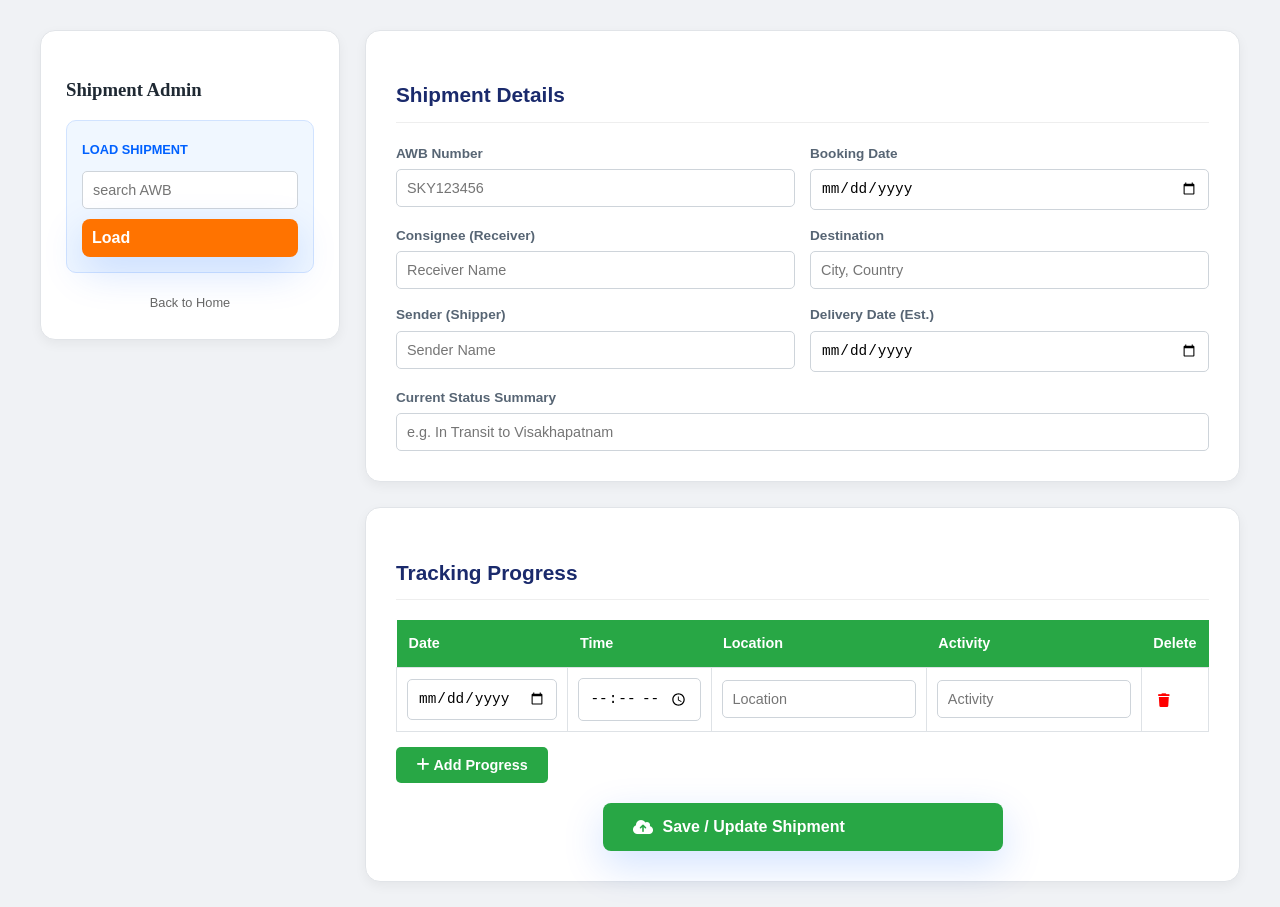
==== admin.html @ 4fc578e8 "Add files via upload" ====
<!DOCTYPE html>
<html lang="en">
<head>
  <meta charset="utf-8">
  <meta name="viewport" content="width=device-width,initial-scale=1" />
  <title>Shipment Admin | SKY EXPRESS</title>
  <link rel="stylesheet" href="style.css">
  <link rel="stylesheet" href="https://cdnjs.cloudflare.com/ajax/libs/font-awesome/6.5.0/css/all.min.css" />
  <style>
    body { padding: 30px 20px; background: #f0f2f5; font-family: 'Plus Jakarta Sans', sans-serif; }
    .admin-container { max-width: 1200px; margin: 0 auto; display: grid; grid-template-columns: 300px 1fr; gap: 25px; }
    
    .sidebar { background: #fff; padding: 25px; border-radius: 15px; box-shadow: 0 4px 12px rgba(0,0,0,0.05); height: fit-content; border: 1px solid #e1e4e8; }
    .search-group { background: #f0f7ff; padding: 15px; border-radius: 10px; border: 1px solid #d1e3ff; }
    
    .card { background: #fff; padding: 30px; border-radius: 15px; box-shadow: 0 4px 12px rgba(0,0,0,0.05); margin-bottom: 25px; border: 1px solid #e1e4e8; }
    .card-title { font-family: 'Outfit', sans-serif; font-size: 1.3rem; margin-bottom: 20px; color: #1a2a6c; border-bottom: 1px solid #eee; padding-bottom: 10px; }
    
    .form-grid { display: grid; grid-template-columns: repeat(2, 1fr); gap: 15px; }
    .form-group label { display: block; font-size: 0.85rem; font-weight: 700; color: #576574; margin-bottom: 5px; }
    input, select, textarea { width: 100%; padding: 10px; border: 1px solid #ced4da; border-radius: 5px; font-size: 0.9rem; }
    
    .progress-table { width: 100%; border-collapse: collapse; margin-top: 15px; }
    .progress-table th { background: #28a745; color: white; padding: 12px; text-align: left; font-size: 0.9rem; }
    .progress-table td { padding: 10px; border: 1px solid #dee2e6; }
    .btn-add { background: #28a745; color: white; border: none; padding: 10px 20px; border-radius: 5px; cursor: pointer; margin-top: 15px; font-weight: 600; font-size: 0.9rem; }
    .btn-main { border: none; color: white; cursor: pointer; border-radius: 8px; padding: 15px 30px; font-weight: 700; transition: all 0.3s ease; font-size: 1rem; }
    .btn-main:disabled { opacity: 0.5; cursor: not-allowed; }
    .save-section { text-align: center; margin-top: 20px; }

    @media (max-width: 992px) { .admin-container { grid-template-columns: 1fr; } }
    @media (max-width: 768px) {
        .form-grid { grid-template-columns: 1fr; }
        .progress-table thead { display: none; }
        .progress-table, .progress-table tbody, .progress-table tr, .progress-table td { display: block; width: 100%; }
        .progress-table tr { margin-bottom: 20px; border: 1px solid #28a745; border-radius: 10px; padding: 10px; background: #fdfdfd; }
        .progress-table td { border: none; padding: 5px 0; position: relative; padding-left: 85px; }
        .progress-table td::before { position: absolute; left: 0; font-weight: 800; font-size: 0.7rem; color: #28a745; text-transform: uppercase; top: 15px; }
        .progress-table td:nth-of-type(1)::before { content: "Date:"; }
        .progress-table td:nth-of-type(2)::before { content: "Time:"; }
        .progress-table td:nth-of-type(3)::before { content: "Location:"; }
        .progress-table td:nth-of-type(4)::before { content: "Activity:"; }
    }
  </style>
</head>
<body>

  <div class="admin-container">
    <aside class="sidebar">
      <h3 style="margin-bottom:15px; font-family:'Outfit';">Shipment Admin</h3>
      <div class="search-group">
        <label style="font-size:0.8rem; font-weight:800; color:#0061ff;">LOAD SHIPMENT</label>
        <input type="text" id="searchId" placeholder="search AWB" style="margin: 10px 0;">
        <button id="loadBtn" onclick="loadShipment()" class="btn-main" style="background:#ff7300; width:100%; padding: 10px;">Load</button>
      </div>
      <a href="index.html" style="display:block; margin-top:20px; text-align:center; text-decoration:none; font-size:0.8rem; color: #666;">Back to Home</a>
    </aside>

    <main>
      <section class="card">
        <h2 class="card-title">Shipment Details</h2>
        <div class="form-grid">
          <div class="form-group">
            <label>AWB Number</label>
            <input type="text" id="shipId" placeholder="SKY123456">
          </div>
          <div class="form-group">
            <label>Booking Date</label>
            <input type="date" id="bookingDate">
          </div>
          <div class="form-group">
            <label>Consignee (Receiver)</label>
            <input type="text" id="consignee" placeholder="Receiver Name">
          </div>
          <div class="form-group">
            <label>Destination</label>
            <input type="text" id="dest" placeholder="City, Country">
          </div>
          <div class="form-group">
            <label>Sender (Shipper)</label>
            <input type="text" id="sender" placeholder="Sender Name">
          </div>
          <div class="form-group">
            <label>Delivery Date (Est.)</label>
            <input type="date" id="deliveryDate">
          </div>
          <div class="form-group full-width" style="grid-column: span 2;">
            <label>Current Status Summary</label>
            <input type="text" id="currentSummary" placeholder="e.g. In Transit to Visakhapatnam">
          </div>
        </div>
      </section>

      <section class="card">
        <h2 class="card-title">Tracking Progress</h2>
        <table class="progress-table">
          <thead>
            <tr>
              <th>Date</th>
              <th>Time</th>
              <th>Location</th>
              <th>Activity</th>
              <th>Delete</th>
            </tr>
          </thead>
          <tbody id="progressBody"></tbody>
        </table>
        <button class="btn-add" onclick="addRow()"><i class="fas fa-plus"></i> Add Progress</button>
        
        <div class="save-section">
            <button id="saveBtn" onclick="saveShipment()" class="btn-main" style="background:#28a745; width:100%; max-width: 400px;">
                <i class="fas fa-cloud-upload-alt"></i> Save / Update Shipment
            </button>
        </div>
      </section>
    </main>
  </div>

  <script>
    const SCRIPT_URL = "https://script.google.com/macros/s/AKfycbz_D0udAHyTGnAJ6_5PgYSX_SBzdaDu_kwglGSdkAueX9WFP3SRc_7LT_mIMKe1dlw/exec";

    function addRow(date='', time='', loc='', act='') {
        const tbody = document.getElementById('progressBody');
        const row = document.createElement('tr');
        row.innerHTML = `
            <td><input type="date" class="p-date" value="${date}"></td>
            <td><input type="time" class="p-time" value="${time}"></td>
            <td><input type="text" class="p-loc" value="${loc}" placeholder="Location"></td>
            <td><input type="text" class="p-act" value="${act}" placeholder="Activity"></td>
            <td><button onclick="this.parentElement.parentElement.remove()" style="color:red; background:none; border:none; cursor:pointer;"><i class="fas fa-trash"></i></button></td>
        `;
        tbody.appendChild(row);
    }

    async function saveShipment() {
        const id = document.getElementById('shipId').value.toUpperCase().trim();
        if(!id) return alert("AWB Number required!");

        const btn = document.getElementById('saveBtn');
        const originalText = btn.innerHTML;
        btn.innerHTML = '<i class="fas fa-spinner fa-spin"></i> Syncing with Google Sheets...';
        btn.disabled = true;

        const progress = [];
        document.querySelectorAll('#progressBody tr').forEach(row => {
            const dateVal = row.querySelector('.p-date').value;
            if(dateVal) {
                progress.push({
                    date: dateVal,
                    time: row.querySelector('.p-time').value,
                    loc: row.querySelector('.p-loc').value,
                    act: row.querySelector('.p-act').value
                });
            }
        });

        const shipmentData = {
            id: id,
            bookingDate: document.getElementById('bookingDate').value,
            consignee: document.getElementById('consignee').value,
            dest: document.getElementById('dest').value,
            sender: document.getElementById('sender').value,
            deliveryDate: document.getElementById('deliveryDate').value,
            status: document.getElementById('currentSummary').value,
            history: progress
        };

        try {
            await fetch(SCRIPT_URL, {
                method: 'POST',
                mode: 'no-cors',
                cache: 'no-cache',
                body: JSON.stringify(shipmentData)
            });
            
            alert("Shipment " + id + " has been sent to the Cloud!");
        } catch (e) {
            console.error(e);
            alert("Error connecting to Google Sheets. Check your Internet.");
        } finally {
            btn.innerHTML = originalText;
            btn.disabled = false;
        }
    }

    async function loadShipment() {
        const id = document.getElementById('searchId').value.toUpperCase().trim();
        if(!id) return alert("Enter AWB Number");

        const btn = document.getElementById('loadBtn');
        btn.innerText = "Searching...";
        btn.disabled = true;

        try {
            const response = await fetch(`${SCRIPT_URL}?id=${id}`);
            const data = await response.json();

            if(data.error) {
                alert("AWB Not Found in Google Sheets.");
            } else {
                document.getElementById('shipId').value = id;
                document.getElementById('bookingDate').value = data.bookingDate || '';
                document.getElementById('consignee').value = data.consignee || '';
                document.getElementById('dest').value = data.dest || '';
                document.getElementById('sender').value = data.sender || '';
                document.getElementById('deliveryDate').value = data.deliveryDate || '';
                document.getElementById('currentSummary').value = data.status || '';

                const tbody = document.getElementById('progressBody');
                tbody.innerHTML = '';
                if(data.history && Array.isArray(data.history)) {
                    data.history.forEach(h => addRow(h.date, h.time, h.loc, h.act));
                }
                if(tbody.innerHTML === '') addRow();
                alert("Data Retrieved!");
            }
        } catch (e) {
            alert("Could not load data. Ensure the Script is deployed correctly.");
        } finally {
            btn.innerText = "Load";
            btn.disabled = false;
        }
    }

    addRow();
  </script>
</body>
</html>
---- style.css ----
/* SKY EXPRESS — VISUAL WONDER UI (single-file stylesheet)
   Copy and paste this entire file as style.css
   Includes: responsive layout, hero background (webp + jpg fallback),
   loader, navbar, mobile menu, hero image stack, services, why-us,
   pickup form, map, footer, animations, accessibility, and micro-interactions.
*/

/* =========================
   Root variables & reset
   ========================= */
:root{
  --primary:#0061ff;
  --primary-600:#0050d6;
  --accent:#ff7300;
  --accent-soft:rgba(255,115,0,0.10);
  --bg:#f8fbff;
  --card:#ffffff;
  --muted:#576574;
  --navy:#07101d;
  --glass:rgba(255,255,255,0.72);
  --shadow-soft:0 10px 30px rgba(2,6,23,0.06);
  --shadow-strong:0 20px 40px rgba(2,6,23,0.12);
  --radius-lg:28px;
  --radius-md:14px;
  --max-width:1200px;
  --ease:cubic-bezier(0.165,0.84,0.44,1);
  --duration-fast:220ms;
  --duration-med:420ms;
  --duration-slow:900ms;
  --glass-border:rgba(255,255,255,0.35);
  --focus-ring:rgba(0,97,255,0.14);
}

/* Reset */
*{box-sizing:border-box}
html,body{height:100%}
body{
  margin:0;
  font-family:'Plus Jakarta Sans',system-ui,-apple-system,Segoe UI,Roboto,"Helvetica Neue",Arial;
  background:var(--bg);
  color:#1f2933;
  line-height:1.6;
  -webkit-font-smoothing:antialiased;
  -moz-osx-font-smoothing:grayscale;
  overflow-x:hidden;
}
img{max-width:100%;height:auto;display:block}
a{color:inherit;text-decoration:none}
button{font-family:inherit;cursor:pointer}

/* Centering container */
.centered-container{
  max-width:var(--max-width);
  margin:0 auto;
  padding:0 20px;
}

/* Accessibility helpers */
.sr-only{
  position:absolute!important;height:1px;width:1px;overflow:hidden;clip:rect(1px,1px,1px,1px);
  white-space:nowrap;border:0;padding:0;margin:-1px;
}
.sr-only-focusable:focus{position:static;height:auto;width:auto;overflow:visible;clip:auto;white-space:normal}

/* Reduced motion */
@media (prefers-reduced-motion:reduce){
  :root{--duration-fast:1ms;--duration-med:1ms;--duration-slow:1ms}
  *{animation-duration:0.001ms!important;transition-duration:0.001ms!important;scroll-behavior:auto!important}
}

/* =========================
   Loader
   ========================= */
#loader-wrapper{
  position:fixed;inset:0;background:var(--card);z-index:9999;
  display:flex;flex-direction:column;justify-content:center;align-items:center;
  transition:opacity .6s ease, visibility .6s ease;
}
.loader-logo{
  font-family:'Outfit',sans-serif;font-size:2.4rem;font-weight:900;color:var(--primary);
  letter-spacing:4px;margin-bottom:18px;
}
.loader-line{width:220px;height:4px;background:#eef2f7;border-radius:10px;position:relative;overflow:hidden}
.loader-line::after{
  content:'';position:absolute;left:-100%;width:100%;height:100%;background:linear-gradient(90deg,var(--accent),var(--primary));
  animation:slideLoader 1.6s infinite linear;
}
@keyframes slideLoader{to{left:100%}}

/* =========================
   Navbar
   ========================= */
#navbar{
  position:fixed;top:0;left:0;right:0;z-index:1200;padding:18px 0;transition:all var(--duration-med) var(--ease);
  background:transparent;
}
#navbar.scrolled{
  background:linear-gradient(180deg, rgba(255,255,255,0.92), rgba(255,255,255,0.86));
  backdrop-filter:blur(10px);box-shadow:var(--shadow-soft);padding:10px 0;border-bottom:1px solid var(--glass-border);
}
.nav-inner{display:flex;align-items:center;justify-content:space-between;gap:16px}
.brand{display:flex;align-items:center;gap:12px}
.nav-logo{height:48px;width:auto}
.brand-text .m-title{font-weight:900;color:var(--primary);letter-spacing:1px}
.brand-text .s-title{font-size:0.72rem;color:var(--accent);text-transform:uppercase;letter-spacing:1.6px}

/* Desktop nav links */
#primary-menu{display:flex;gap:28px;align-items:center;list-style:none;margin:0;padding:0}
#primary-menu a{font-weight:700;color:var(--navy);padding:8px 6px;border-radius:10px;transition:color var(--duration-fast) var(--ease)}
#primary-menu a:hover{color:var(--primary)}
.cta-nav{background:var(--accent);color:#fff;padding:10px 20px;border-radius:999px;box-shadow:0 8px 24px rgba(255,115,0,0.12)}

/* Nav actions */
.nav-actions{display:flex;align-items:center;gap:12px}
.phone-link{display:inline-flex;align-items:center;gap:8px;color:var(--navy);font-weight:700}
.btn-whatsapp{display:inline-flex;align-items:center;justify-content:center;background:#25d366;color:#fff;padding:10px;border-radius:10px;box-shadow:0 8px 20px rgba(37,211,102,0.12)}

/* Mobile hamburger */
.mobile-menu-btn {
  display: flex;
  flex-direction: column;
  justify-content: space-between;
  width: 24px;
  height: 18px;
  background: none;
  border: none;
  cursor: pointer;
  padding: 0;
}

.mobile-menu-btn span {
  display: block;
  height: 3px;
  width: 100%;
  background: var(--navy); /* or your preferred color */
  border-radius: 2px;
  transition: all 0.3s ease;
}

#mobile-menu-toggle[aria-expanded="true"] span:nth-child(1){transform:translateY(6px) rotate(45deg)}
#mobile-menu-toggle[aria-expanded="true"] span:nth-child(2){opacity:0}
#mobile-menu-toggle[aria-expanded="true"] span:nth-child(3){transform:translateY(-6px) rotate(-45deg)}

/* Mobile menu overlay */
#primary-menu.open{transform:translateX(0)}
@media (max-width:768px){
  .mobile-menu-btn{display:inline-flex}
  #primary-menu{
    position:fixed;top:72px;right:0;width:320px;height:calc(100% - 72px);background:var(--card);
    flex-direction:column;padding:22px;gap:18px;transform:translateX(110%);transition:transform var(--duration-med) var(--ease);
    box-shadow:0 30px 60px rgba(2,6,23,0.12);z-index:1300;
  }
  .nav-actions{display:none}
  .hero-right{order:3;width:100%}
  .hero-left{order:2;width:100%}
}

/* =========================
   Hero / Visual Wonder
   ========================= */
/* Background: JPG fallback, WebP preferred via @supports */
.hero-section{
  padding:140px 0 100px;
  position:relative;overflow:visible;
  background: linear-gradient(rgba(255,255,255,0.92), rgba(244,247,255,0.85)),
              url('assets/hero-bg.jpg') center/cover no-repeat;
  background-attachment: fixed;
}
@supports (background-image: url("[data-uri]")) {
  .hero-section{
    background-image: linear-gradient(rgba(255,255,255,0.92), rgba(244,247,255,0.85)),
                      url('assets/hero-bg.webp');
  }
}
/* Mobile fallback: smaller image and remove fixed attachment */
@media (max-width:768px){
  .hero-section{
    background-image: linear-gradient(rgba(255,255,255,0.96), rgba(244,247,255,0.95)),
                      url('assets/hero-bg-mobile.jpg');
    background-attachment: scroll;
    padding:80px 0 60px;
  }
}

/* Hero layout */
.hero-inner{display:flex;align-items:center;gap:40px;flex-wrap:wrap;max-width:var(--max-width);margin:0 auto;padding:0 20px}
.hero-left{flex:1 1 480px;min-width:260px}
.hero-right{flex:0 1 100px;display:flex;justify-content:center;align-items:center;min-width:260px}

/* Headline */
.hero-badge{display:inline-block;padding:8px 18px;border-radius:999px;background:rgba(0,97,255,0.08);color:var(--primary);font-weight:800;margin-bottom:18px}
h1{font-family:'Outfit',sans-serif;font-size:3.2rem;line-height:1.02;margin:0 0 18px;color:var(--navy)}
.highlight{background:linear-gradient(90deg,var(--primary),var(--accent));-webkit-background-clip:text;background-clip:text;color:transparent;-webkit-text-fill-color:transparent}
.lead{color:var(--muted);max-width:56ch;margin-bottom:20px}

/* CTAs */
.hero-ctas{display:flex;gap:14px;flex-wrap:wrap}
.btn-main{
  background:linear-gradient(90deg,var(--primary),var(--primary-600));
  color:#fff;padding:14px 22px;border-radius:14px;font-weight:900;
  box-shadow:0 14px 40px rgba(0,97,255,0.18);display:inline-flex;align-items:center;gap:10px;transition:transform var(--duration-fast) var(--ease);
}
.btn-main:hover{transform:translateY(-4px)}
.btn-outline{border:2px solid rgba(7,16,29,0.06);padding:12px 18px;border-radius:12px;color:var(--navy);display:inline-flex;align-items:center;gap:10px}

/* Trust list */
.hero-trust{display:flex;gap:18px;margin-top:18px;list-style:none;padding:0}
.hero-trust li{display:flex;align-items:center;gap:10px;color:var(--muted);font-weight:700}

/* Image stack and glow */
.image-stack{position:relative;width:100%;max-width:420px;border-radius:var(--radius-lg);overflow:visible}
.main-hero-img{border-radius:20px;box-shadow:var(--shadow-strong);transform:translateZ(0);transition:transform var(--duration-slow) var(--ease)}
.image-stack::before{
  content:'';position:absolute;inset:-18px;z-index:-1;border-radius:28px;
  background:linear-gradient(135deg, rgba(0,97,255,0.06), rgba(255,115,0,0.04));
  filter:blur(18px);opacity:0.95;pointer-events:none;
}

/* Floating stat */
.floating-stat{
  position:absolute;left:-18px;bottom:-18px;background:var(--card);padding:14px 18px;border-radius:14px;box-shadow:var(--shadow-soft);
  display:flex;flex-direction:column;align-items:flex-start;gap:6px;min-width:120px;
}
.stat-num{font-weight:900;color:var(--primary);font-size:1.6rem}
.stat-txt{font-size:0.85rem;color:var(--muted);font-weight:700}

/* =========================
   Services
   ========================= */
.services-area{padding:12px 0;background:var(--card)}
.services-area{padding:60px 0;background:var(--card)}
.section-header{text-align:center;margin-bottom:48px}
.section-header h2{font-family:'Outfit',sans-serif;font-size:2.2rem;margin-bottom:8px}
.section-sub{color:var(--muted);margin-bottom:12px}
.h-line{width:72px;height:6px;background:var(--accent);margin:18px auto;border-radius:8px}

.services-grid{display:grid;grid-template-columns:repeat(auto-fit,minmax(260px,1fr));gap:28px}
.s-card{
  background:linear-gradient(180deg,#fff,#fbfdff);padding:28px;border-radius:18px;border:1px solid #eef4ff;
  box-shadow:var(--shadow-soft);transition:transform var(--duration-fast) var(--ease),box-shadow var(--duration-fast) var(--ease);
}
.s-card:hover{transform:translateY(-10px);box-shadow:var(--shadow-strong)}
.s-icon{font-size:2.4rem;color:var(--primary);margin-bottom:12px}
.s-card h3{margin:0 0 8px;font-size:1.1rem;font-weight:800}

/* =========================
   Why Us
   ========================= */
.why-us-area{padding:30px 0;background:var(--card)}
.why-us-grid{display:grid;grid-template-columns:repeat(auto-fit,minmax(260px,1fr));gap:20px;margin-top:20px}
.why-card{display:flex;gap:16px;padding:20px;border-radius:14px;background:#fff;border:1px solid #eef4ff;align-items:flex-start;transition:transform var(--duration-fast) var(--ease)}
.why-card:hover{transform:translateY(-8px);box-shadow:var(--shadow-soft)}
.why-icon{width:56px;height:56px;border-radius:12px;background:var(--accent-soft);display:flex;align-items:center;justify-content:center;color:var(--accent);font-size:1.2rem}
.why-text h4{font-size:1.05rem;margin:0 0 8px;color:var(--navy);font-weight:800}
.why-text p{margin:0;color:var(--muted)}

/* =========================
   Pickup form
   ========================= */
.pickup-area{padding:100px 0;background:var(--bg)}
.pickup-wrapper{display:grid;grid-template-columns:1fr 1fr;gap:36px;align-items:start}
.pickup-info h2{font-size:1.8rem;margin-bottom:8px}
.address-box{margin-top:18px;padding:18px;border-radius:12px;background:linear-gradient(180deg,rgba(255,255,255,0.02),rgba(255,255,255,0.01));border-left:4px solid var(--accent)}
.pickup-form-container{background:var(--card);padding:22px;border-radius:18px;box-shadow:var(--shadow-soft)}
.form-grid{display:grid;grid-template-columns:1fr 1fr;gap:12px}
.form-group{display:flex;flex-direction:column}
label{font-weight:800;color:var(--navy);margin-bottom:8px}
input,select,textarea{
  padding:12px 14px;border-radius:12px;border:1px solid #eef4ff;background:#fff;font-size:1rem;outline:none;transition:box-shadow var(--duration-fast) var(--ease),border-color var(--duration-fast) var(--ease)
}
input:focus,select:focus,textarea:focus{box-shadow:0 8px 30px rgba(0,97,255,0.06);border-color:var(--primary)}
.form-actions{display:flex;gap:12px;align-items:center;margin-top:6px}
.btn-secondary{background:transparent;border:1px solid #eef4ff;padding:10px 14px;border-radius:12px}

/* Form status */
.form-status{margin-top:12px;padding:12px;border-radius:10px;background:rgba(0,0,0,0.03);color:var(--navy);border:1px solid rgba(0,0,0,0.04)}

/* =========================
   Map & Footer
   ========================= */
.map-area{padding:80px 0;background:var(--card);text-align:center}
.map-frame{border-radius:18px;overflow:hidden;box-shadow:var(--shadow-soft);margin-top:18px}
#site-footer{background:#07101d;color:#9aa6b2;padding:40px 0;margin-top:40px}
.footer-grid{display:grid;grid-template-columns:repeat(auto-fit,minmax(220px,1fr));gap:20px;align-items:start}
.footer-brand img{height:44px;margin-bottom:10px}
.footer-links ul{list-style:none;padding:0;margin:0}
.footer-links a{color:#9aa6b2}
.footer-bottom{margin-top:18px;color:#6f7b86}

/* =========================
   Toast & small UI bits
   ========================= */
.toast{position:fixed;right:16px;bottom:16px;background:#0b1220;color:#fff;padding:12px 16px;border-radius:10px;box-shadow:0 12px 40px rgba(2,6,23,0.28);transform:translateY(12px);opacity:0;transition:opacity .28s var(--ease),transform .28s var(--ease);z-index:1400}
.toast.show{opacity:1;transform:translateY(0)}
.submit-wa[aria-busy="true"]{opacity:0.7;pointer-events:none}

/* Spinner for buttons */
.fa-circle-notch.fa-spin{animation:fa-spin 1s linear infinite}
@keyframes fa-spin{to{transform:rotate(360deg)}}

/* =========================
   Responsive adjustments
   ========================= */
@media (max-width:1024px){
  h1{font-size:2.6rem}
  .hero-inner{gap:28px}
  .pickup-wrapper{grid-template-columns:1fr}
  .form-grid{grid-template-columns:1fr}
  .services-grid{gap:20px}
}

@media (max-width:768px){
  .hero-section{padding:80px 0 60px}
  .hero-inner{flex-direction:column;align-items:stretch}
  .hero-left,.hero-right{width:100%}
  .image-stack::before{display:none}
  .nav-inner{padding:0 12px}
  .centered-container{padding:0 16px}
}

/* Small screens */
@media (max-width:480px){
  h1{font-size:2.0rem}
  .btn-main,.btn-outline{padding:12px 16px;font-size:0.95rem}
  .main-hero-img{border-radius:16px}
}

/* =========================
   Focus outlines & accessibility
   ========================= */
a:focus,button:focus,input:focus,select:focus,textarea:focus{
  outline:3px solid var(--focus-ring);outline-offset:3px;border-radius:8px;
}

/* =========================
   Utility helpers
   ========================= */
.centered-row{display:flex;align-items:center;justify-content:space-between;gap:12px}
.kv{font-weight:900;color:var(--primary)}
.small-muted{font-size:0.9rem;color:var(--muted)}

/* End of stylesheet */
.floating-contacts {
  position: fixed;
  right: 20px;          /* distance from right edge */
  bottom: 20px;         /* distance from bottom */
  display: flex;
  flex-direction: column;
  gap: 12px;            /* spacing between buttons */
  z-index: 9999;        /* stays above other elements */
}

.contact-btn {
  display: flex;
  align-items: center;
  justify-content: center;
  width: 48px;
  height: 48px;
  border-radius: 50%;
  color: #fff;
  font-size: 20px;
  text-decoration: none;
  box-shadow: 0 4px 12px rgba(0,0,0,0.2);
  transition: transform 0.2s ease;
}

.contact-btn:hover {
  transform: scale(1.1);
}

/* Individual colors */
.phone-btn { background: #0061ff; }       /* Blue for phone */
.mail-btn { background: #ff9800; }        /* Orange for mail */
.whatsapp-btn { background: #25d366; }   /* Green for WhatsApp */
/* ============================================================
   ADJUSTABLE SCREEN ENGINE (Mobile & Tablet Responsiveness)
   ============================================================ */

/* TABLETS (Screens under 1024px) */
@media (max-width: 1024px) {
  .hero-inner, .pickup-wrapper {
    gap: 30px;
    padding: 0 15px;
  }
  h1 { font-size: 2.8rem; }
}

/* MOBILE LANDSCAPE / SMALL TABLETS (Screens under 992px) */
@media (max-width: 992px) {
  .hero-inner, .pickup-wrapper {
    display: flex;
    flex-direction: column; /* Stacks side-by-side elements vertically */
    text-align: center;
  }
  .hero-left, .hero-right, .pickup-info, .pickup-form-container {
    width: 100%;
    flex: none;
  }
  .hero-ctas, .hero-trust {
    justify-content: center;
  }
  .why-us-grid, .services-grid {
    grid-template-columns: 1fr; /* One card per row for better readability */
  }
  .image-stack {
    margin: 0 auto 30px;
  }
}

/* SMALL PHONES (Screens under 768px) */
@media (max-width: 768px) {
  /* Hides desktop navigation elements */
  .nav-links, .nav-actions {
    display: none; 
  }
  .mobile-menu-btn {
    display: flex; /* Shows hamburger menu */
  }
  .hero-section {
    padding: 100px 0 50px;
    background-attachment: scroll; /* Improves performance on older phones */
  }
  h1 { font-size: 2rem; }
  .form-grid {
    grid-template-columns: 1fr; /* Stacks 'Name' and 'Phone' fields */
  }
  .footer-grid {
    grid-template-columns: 1fr;
    text-align: center;
  }
  .footer-brand img {
    margin: 0 auto 15px;
  }
}

/* EXTRA SMALL DEVICES (Screens under 480px) */
@media (max-width: 480px) {
  .hero-ctas {
    flex-direction: column;
    gap: 10px;
  }
  .btn-main, .btn-outline {
    width: 100%;
    text-align: center;
    justify-content: center;
  }
  .floating-contacts {
    right: 10px;
    bottom: 10px;
  }
}

/* Container for the side-by-side layout */
.pickup-wrapper {
  display: grid;
  grid-template-columns: 1fr 1fr;
  gap: 60px;
  align-items: flex-start; /* This aligns the heading and form to the exact same top line */
}

/* Align the heading to the top of the form */
#pickup-heading {
  margin-top: 0;
  margin-bottom: 20px;
  font-size: 2.5rem;
  line-height: 1.2;
}

.pickup-description {
  margin-bottom: 30px;
  color: var(--muted);
}

/* Address box refinement */
.address-box {
  background: #fff;
  padding: 25px;
  border-radius: var(--radius-md);
  border-left: 4px solid var(--primary);
  box-shadow: var(--shadow-soft);
}

.address-header {
  display: flex;
  align-items: center;
  gap: 10px;
  margin-bottom: 15px;
  color: var(--primary);
}

.contact-box {
  margin: 20px 0;
}

.contact-box a {
  display: block;
  font-weight: 700;
  color: var(--navy);
  margin-top: 5px;
}

.btn-maps {
  display: inline-flex;
  align-items: center;
  gap: 8px;
  background: #ffc107;
  color: #000;
  padding: 10px 15px;
  border-radius: 8px;
  font-weight: 800;
  font-size: 0.9rem;
  transition: 0.3s;
}

.btn-maps:hover {
  background: #e0a800;
}

/* Responsive adjustment for Tablets/Phones */
@media (max-width: 992px) {
  .pickup-wrapper {
    grid-template-columns: 1fr;
    gap: 40px;
  }
}

/* Update your Navbar container */
.nav-inner {
    display: flex;
    align-items: center;
    justify-content: space-between; /* This pushes the logo to the left and actions to the right */
    gap: 15px;
}

/* Ensure the menu links don't squash the contact info */
.nav-links {
    display: flex;
    align-items: center;
    gap: 20px;
    list-style: none;
    margin: 0;
    padding: 0;
}

/* Hide the desktop nav links and contact numbers on mobile */
@media (max-width: 1024px) {
    .nav-links, 
    .nav-actions .phone-link {
        display: none; 
    }
    
    /* Make sure the hamburger button is visible instead */
    .mobile-menu-btn {
        display: flex;
    }
}

.brand-text .m-title {
    font-weight: 800;
    color: #0061ff; /* Blue */
    display: block;
    line-height: 1;
}

.brand-text .s-title {
    font-size: 0.65rem;
    color: #ff7300; /* Orange */
    letter-spacing: 1px;
    font-weight: 700;
}
/* Desktop: Hide Mobile-Only Link */
.mobile-only-link {
    display: none;
}

/* Mobile: Show Mobile-Only Link inside the menu */
@media screen and (max-width: 768px) {
    .nav-links.active .mobile-only-link {
        display: block;
    }
}

/* 1. Force the login link to stay hidden on all screens by default */
.mobile-only-login {
    display: none !important;
}

/* 2. Target mobile screens only */
@media screen and (max-width: 768px) {
    /* Only show when the parent menu has the 'open' class (which your JS adds) */
    .nav-links.open .mobile-only-login {
        display: block !important;
        width: 100%;
        text-align: center;
        padding: 15px 0;
        border-top: 1px solid rgba(0, 0, 0, 0.1); /* Separator line */
        margin-top: 10px;
    }

    .mobile-only-login a {
        color: var(--primary) !important;
        font-weight: 800;
        font-size: 1.1rem;
    }
}
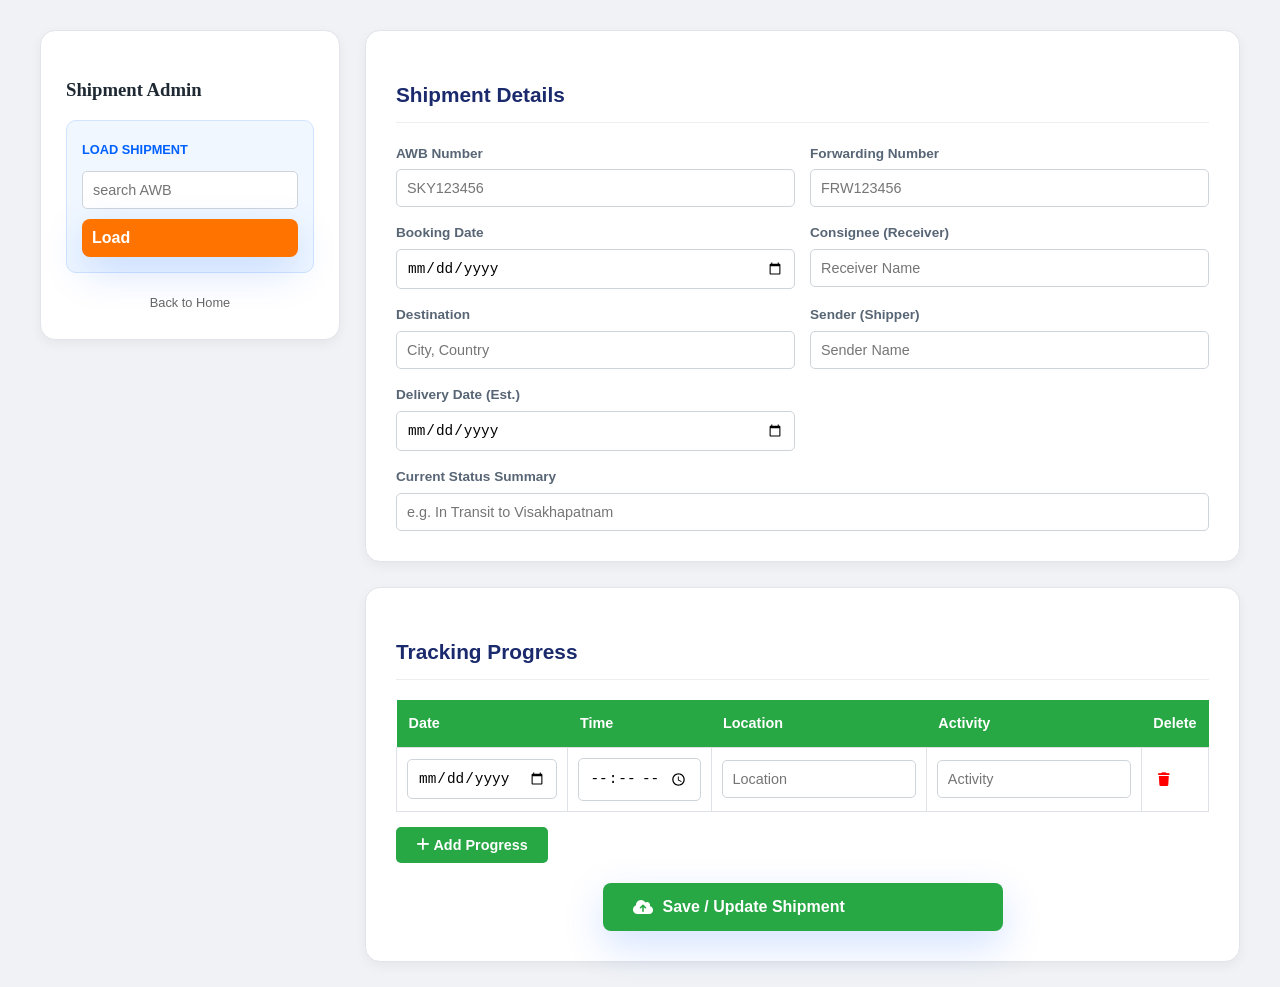
==== commit ba6a5c18: "Update admin.html" ====
--- a/admin.html
+++ b/admin.html
@@ -60,34 +60,47 @@
       <section class="card">
         <h2 class="card-title">Shipment Details</h2>
         <div class="form-grid">
+
           <div class="form-group">
             <label>AWB Number</label>
             <input type="text" id="shipId" placeholder="SKY123456">
           </div>
+
+          <div class="form-group">
+            <label>Forwarding Number</label>
+            <input type="text" id="forwardingNumber" placeholder="FRW123456">
+          </div>
+
           <div class="form-group">
             <label>Booking Date</label>
             <input type="date" id="bookingDate">
           </div>
+
           <div class="form-group">
             <label>Consignee (Receiver)</label>
             <input type="text" id="consignee" placeholder="Receiver Name">
           </div>
+
           <div class="form-group">
             <label>Destination</label>
             <input type="text" id="dest" placeholder="City, Country">
           </div>
+
           <div class="form-group">
             <label>Sender (Shipper)</label>
             <input type="text" id="sender" placeholder="Sender Name">
           </div>
+
           <div class="form-group">
             <label>Delivery Date (Est.)</label>
             <input type="date" id="deliveryDate">
           </div>
+
           <div class="form-group full-width" style="grid-column: span 2;">
             <label>Current Status Summary</label>
             <input type="text" id="currentSummary" placeholder="e.g. In Transit to Visakhapatnam">
           </div>
+
         </div>
       </section>
 
@@ -105,6 +118,7 @@
           </thead>
           <tbody id="progressBody"></tbody>
         </table>
+
         <button class="btn-add" onclick="addRow()"><i class="fas fa-plus"></i> Add Progress</button>
         
         <div class="save-section">
@@ -116,113 +130,193 @@
     </main>
   </div>
 
-  <script>
-    const SCRIPT_URL = "https://script.google.com/macros/s/AKfycbz_D0udAHyTGnAJ6_5PgYSX_SBzdaDu_kwglGSdkAueX9WFP3SRc_7LT_mIMKe1dlw/exec";
-
-    function addRow(date='', time='', loc='', act='') {
-        const tbody = document.getElementById('progressBody');
-        const row = document.createElement('tr');
-        row.innerHTML = `
-            <td><input type="date" class="p-date" value="${date}"></td>
-            <td><input type="time" class="p-time" value="${time}"></td>
-            <td><input type="text" class="p-loc" value="${loc}" placeholder="Location"></td>
-            <td><input type="text" class="p-act" value="${act}" placeholder="Activity"></td>
-            <td><button onclick="this.parentElement.parentElement.remove()" style="color:red; background:none; border:none; cursor:pointer;"><i class="fas fa-trash"></i></button></td>
-        `;
-        tbody.appendChild(row);
-    }
-
-    async function saveShipment() {
-        const id = document.getElementById('shipId').value.toUpperCase().trim();
-        if(!id) return alert("AWB Number required!");
-
-        const btn = document.getElementById('saveBtn');
-        const originalText = btn.innerHTML;
-        btn.innerHTML = '<i class="fas fa-spinner fa-spin"></i> Syncing with Google Sheets...';
-        btn.disabled = true;
-
-        const progress = [];
-        document.querySelectorAll('#progressBody tr').forEach(row => {
-            const dateVal = row.querySelector('.p-date').value;
-            if(dateVal) {
-                progress.push({
-                    date: dateVal,
-                    time: row.querySelector('.p-time').value,
-                    loc: row.querySelector('.p-loc').value,
-                    act: row.querySelector('.p-act').value
-                });
-            }
-        });
-
-        const shipmentData = {
-            id: id,
-            bookingDate: document.getElementById('bookingDate').value,
-            consignee: document.getElementById('consignee').value,
-            dest: document.getElementById('dest').value,
-            sender: document.getElementById('sender').value,
-            deliveryDate: document.getElementById('deliveryDate').value,
-            status: document.getElementById('currentSummary').value,
-            history: progress
-        };
-
-        try {
-            await fetch(SCRIPT_URL, {
-                method: 'POST',
-                mode: 'no-cors',
-                cache: 'no-cache',
-                body: JSON.stringify(shipmentData)
-            });
-            
-            alert("Shipment " + id + " has been sent to the Cloud!");
-        } catch (e) {
-            console.error(e);
-            alert("Error connecting to Google Sheets. Check your Internet.");
-        } finally {
-            btn.innerHTML = originalText;
-            btn.disabled = false;
-        }
-    }
-
-    async function loadShipment() {
-        const id = document.getElementById('searchId').value.toUpperCase().trim();
-        if(!id) return alert("Enter AWB Number");
-
-        const btn = document.getElementById('loadBtn');
-        btn.innerText = "Searching...";
-        btn.disabled = true;
-
-        try {
-            const response = await fetch(`${SCRIPT_URL}?id=${id}`);
-            const data = await response.json();
-
-            if(data.error) {
-                alert("AWB Not Found in Google Sheets.");
-            } else {
-                document.getElementById('shipId').value = id;
-                document.getElementById('bookingDate').value = data.bookingDate || '';
-                document.getElementById('consignee').value = data.consignee || '';
-                document.getElementById('dest').value = data.dest || '';
-                document.getElementById('sender').value = data.sender || '';
-                document.getElementById('deliveryDate').value = data.deliveryDate || '';
-                document.getElementById('currentSummary').value = data.status || '';
-
-                const tbody = document.getElementById('progressBody');
-                tbody.innerHTML = '';
-                if(data.history && Array.isArray(data.history)) {
-                    data.history.forEach(h => addRow(h.date, h.time, h.loc, h.act));
-                }
-                if(tbody.innerHTML === '') addRow();
-                alert("Data Retrieved!");
-            }
-        } catch (e) {
-            alert("Could not load data. Ensure the Script is deployed correctly.");
-        } finally {
-            btn.innerText = "Load";
-            btn.disabled = false;
-        }
-    }
-
-    addRow();
-  </script>
+<script>
+
+const SCRIPT_URL = "https://script.google.com/macros/s/AKfycbz_D0udAHyTGnAJ6_5PgYSX_SBzdaDu_kwglGSdkAueX9WFP3SRc_7LT_mIMKe1dlw/exec";
+
+function addRow(date='', time='', loc='', act='') {
+
+const tbody = document.getElementById('progressBody');
+
+const row = document.createElement('tr');
+
+row.innerHTML = `
+<td><input type="date" class="p-date" value="${date}"></td>
+<td><input type="time" class="p-time" value="${time}"></td>
+<td><input type="text" class="p-loc" value="${loc}" placeholder="Location"></td>
+<td><input type="text" class="p-act" value="${act}" placeholder="Activity"></td>
+<td><button onclick="this.parentElement.parentElement.remove()" style="color:red; background:none; border:none; cursor:pointer;"><i class="fas fa-trash"></i></button></td>
+`;
+
+tbody.appendChild(row);
+
+}
+
+async function saveShipment() {
+
+const id = document.getElementById('shipId').value.toUpperCase().trim();
+
+if(!id) return alert("AWB Number required!");
+
+const btn = document.getElementById('saveBtn');
+
+const originalText = btn.innerHTML;
+
+btn.innerHTML = '<i class="fas fa-spinner fa-spin"></i> Syncing with Google Sheets...';
+
+btn.disabled = true;
+
+const progress = [];
+
+document.querySelectorAll('#progressBody tr').forEach(row => {
+
+const dateVal = row.querySelector('.p-date').value;
+
+if(dateVal) {
+
+progress.push({
+
+date: dateVal,
+
+time: row.querySelector('.p-time').value,
+
+loc: row.querySelector('.p-loc').value,
+
+act: row.querySelector('.p-act').value
+
+});
+
+}
+
+});
+
+const shipmentData = {
+
+id: id,
+
+forwardingNumber: document.getElementById('forwardingNumber').value,
+
+bookingDate: document.getElementById('bookingDate').value,
+
+consignee: document.getElementById('consignee').value,
+
+dest: document.getElementById('dest').value,
+
+sender: document.getElementById('sender').value,
+
+deliveryDate: document.getElementById('deliveryDate').value,
+
+status: document.getElementById('currentSummary').value,
+
+history: progress
+
+};
+
+try {
+
+await fetch(SCRIPT_URL, {
+
+method: 'POST',
+
+mode: 'no-cors',
+
+cache: 'no-cache',
+
+body: JSON.stringify(shipmentData)
+
+});
+
+alert("Shipment " + id + " has been sent to the Cloud!");
+
+} catch (e) {
+
+console.error(e);
+
+alert("Error connecting to Google Sheets. Check your Internet.");
+
+} finally {
+
+btn.innerHTML = originalText;
+
+btn.disabled = false;
+
+}
+
+}
+
+async function loadShipment() {
+
+const id = document.getElementById('searchId').value.toUpperCase().trim();
+
+if(!id) return alert("Enter AWB Number");
+
+const btn = document.getElementById('loadBtn');
+
+btn.innerText = "Searching...";
+
+btn.disabled = true;
+
+try {
+
+const response = await fetch(`${SCRIPT_URL}?id=${id}`);
+
+const data = await response.json();
+
+if(data.error) {
+
+alert("AWB Not Found in Google Sheets.");
+
+} else {
+
+document.getElementById('shipId').value = id;
+
+document.getElementById('forwardingNumber').value = data.forwardingNumber || '';
+
+document.getElementById('bookingDate').value = data.bookingDate || '';
+
+document.getElementById('consignee').value = data.consignee || '';
+
+document.getElementById('dest').value = data.dest || '';
+
+document.getElementById('sender').value = data.sender || '';
+
+document.getElementById('deliveryDate').value = data.deliveryDate || '';
+
+document.getElementById('currentSummary').value = data.status || '';
+
+const tbody = document.getElementById('progressBody');
+
+tbody.innerHTML = '';
+
+if(data.history && Array.isArray(data.history)) {
+
+data.history.forEach(h => addRow(h.date, h.time, h.loc, h.act));
+
+}
+
+if(tbody.innerHTML === '') addRow();
+
+alert("Data Retrieved!");
+
+}
+
+} catch (e) {
+
+alert("Could not load data. Ensure the Script is deployed correctly.");
+
+} finally {
+
+btn.innerText = "Load";
+
+btn.disabled = false;
+
+}
+
+}
+
+addRow();
+
+</script>
+
 </body>
-</html>+</html>
